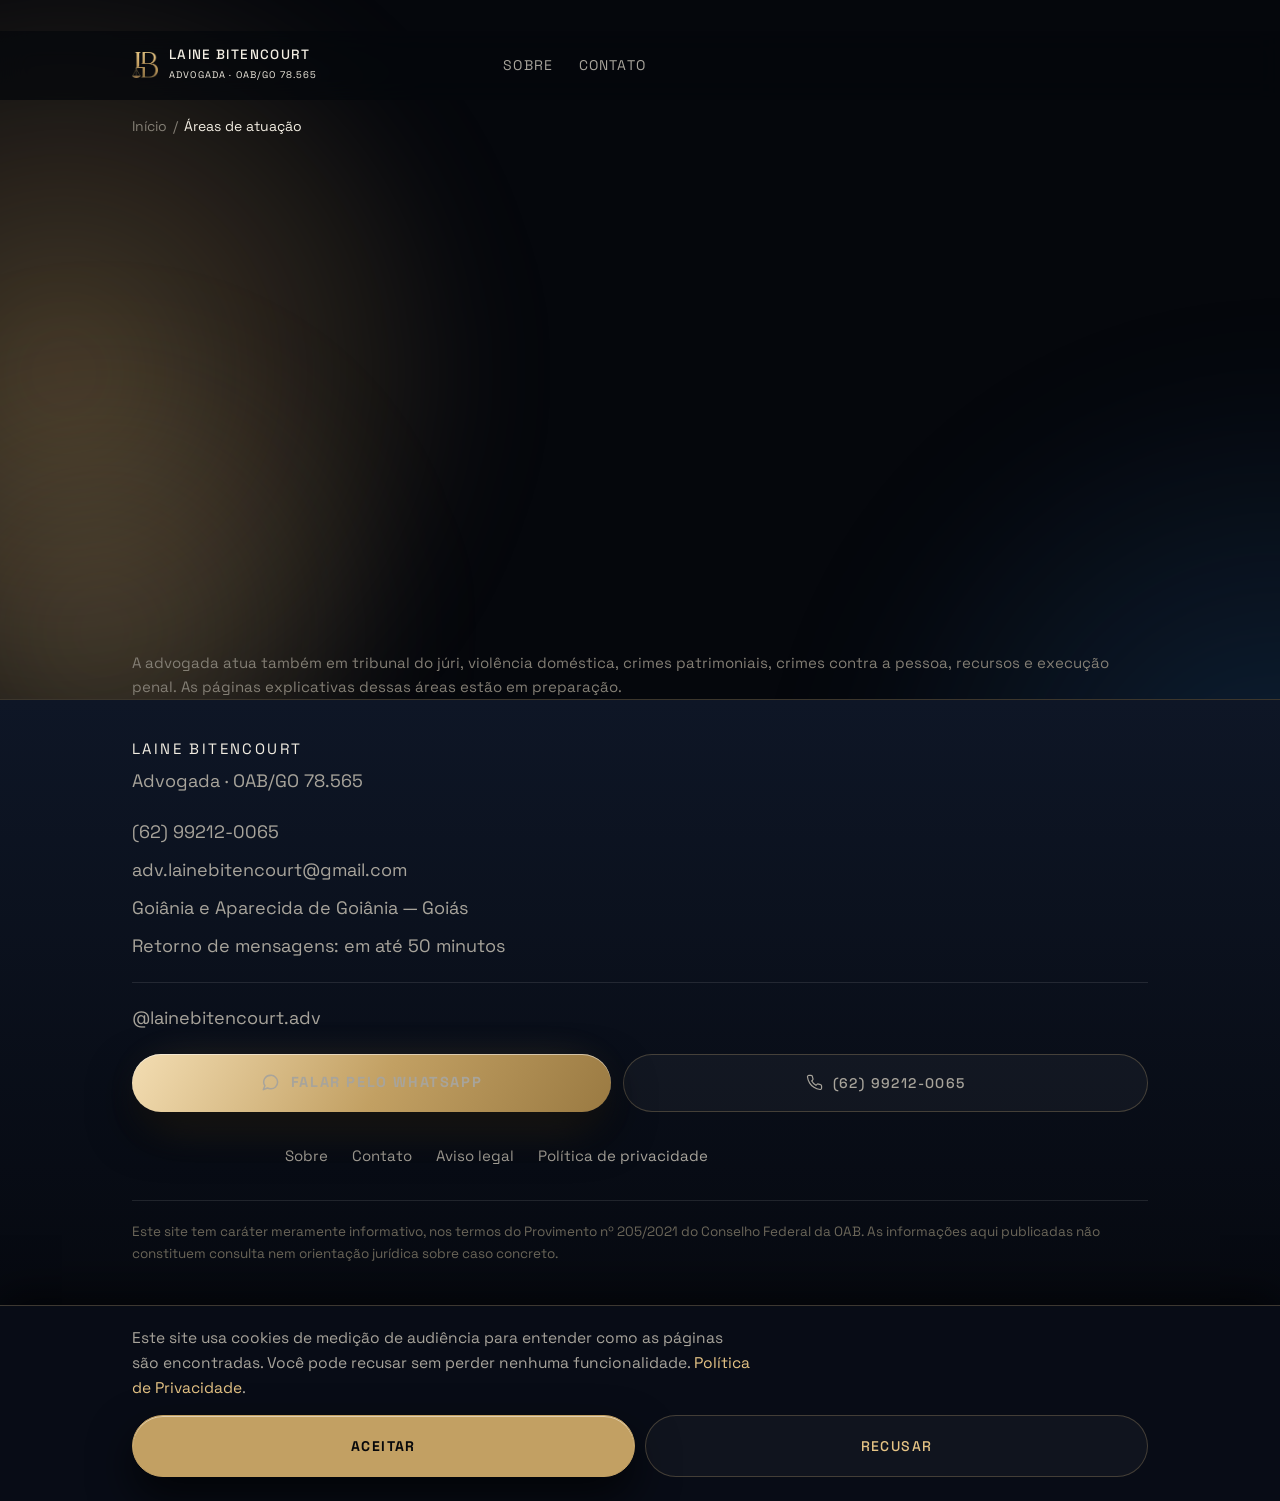
==== atuacao/index.html @ fc5a7517 "Corrige texto invisivel nos primeiros cartoes, e mais tres ajustes 1. TEXTO SUMINDO — o defeito seri" ====
<!doctype html>
<html lang="pt-BR">
<head>
<meta charset="utf-8">
<meta name="theme-color" content="#05070C">
<meta name="viewport" content="width=device-width, initial-scale=1">
<title>Áreas de atuação — Laine Bitencourt</title>
<meta name="description" content="Áreas de atuação em matéria penal: prisão em flagrante, audiência de custódia, inquérito policial, Tribunal do Júri, Lei de Drogas, violência doméstica, crimes patrimoniais e execução penal.">
<link rel="canonical" href="https://lainebitencourt.com.br/atuacao/">
<meta property="og:type" content="website">
<meta property="og:url" content="https://lainebitencourt.com.br/atuacao/">
<meta property="og:title" content="Áreas de atuação — Laine Bitencourt">
<meta property="og:description" content="Áreas de atuação em matéria penal, em todas as fases do processo.">
<meta property="og:image" content="https://lainebitencourt.com.br/assets/img/og-default.jpg">
<meta property="og:locale" content="pt_BR">
<link rel="icon" href="/assets/img/favicon.svg" type="image/svg+xml">
<link rel="preload" href="/assets/fonts/space-grotesk-500.woff2" as="font" type="font/woff2" crossorigin>
<link rel="preload" href="/assets/fonts/space-grotesk-400.woff2" as="font" type="font/woff2" crossorigin>
<link rel="stylesheet" href="/assets/css/site.css">
<script>document.documentElement.classList.add('js');</script>
<script src="/assets/js/consent.js"></script>
</head>
<body>
<div class="field" aria-hidden="true"><span class="a1"></span><span class="a2"></span><span class="a3"></span></div>

<a class="skip" href="#main">Ir para o conteúdo</a>
<header class="hd">
  <div class="wrap hd__in">
    <a class="brand" href="/" style="flex-direction:row;align-items:center;gap:11px;"><picture><source srcset="/assets/img/lb-monograma.avif" type="image/avif"><source srcset="/assets/img/lb-monograma.webp" type="image/webp"><img src="/assets/img/lb-monograma.png" alt="" width="30" height="31" decoding="async" style="display:block;flex-shrink:0;"></picture><span style="display:flex;flex-direction:column;gap:1px;"><span class="brand__n">Laine Bitencourt</span><span class="brand__o">Advogada · OAB/GO 78.565</span></span></a>
    <button class="navbtn" type="button" aria-expanded="false" aria-controls="nav"><span></span><span></span><span></span><span class="sr-only">Abrir menu</span></button>
    <nav class="nav" id="nav" aria-label="Principal"><ul><li><a data-reveal href="/atuacao/" aria-current="page">Áreas de atuação</a></li><li><a href="/sobre/">Sobre</a></li><li><a href="/contato/">Contato</a></li></ul></nav>
  </div>
</header>
<main id="main">
  <nav class="wrap" aria-label="Trilha" style="padding-top:14px;">
    <ol style="display:flex;gap:6px;list-style:none;margin:0;padding:0;font-size:14px;color:var(--ink-3);"><li><a href="/" style="color:var(--ink-3);">Início</a></li><li aria-hidden="true">/</li><li aria-current="page" style="color:var(--ink);">Áreas de atuação</li></ol>
  </nav>
  <div class="wrap stack" style="gap:14px;padding-top:20px;">
    <h1 data-reveal>Áreas de atuação</h1>
    <p class="lede prose" data-reveal>Matéria penal, em todas as fases do processo — do atendimento na delegacia à execução da pena. Cada página explica o que acontece naquela fase e o que a defesa faz nela.</p>
  </div>
  <section class="wrap" style="padding-top:24px;">
    <div class="rows">
      <a data-reveal href="/atuacao/prisao-em-flagrante/">Prisão em flagrante<svg width="16" height="16" viewBox="0 0 24 24" fill="none" stroke="var(--icon)" stroke-width="2" stroke-linecap="round" stroke-linejoin="round" aria-hidden="true"><path d="M9 6l6 6-6 6"/></svg></a>
      <a data-reveal href="/atuacao/audiencia-de-custodia/">Audiência de custódia<svg width="16" height="16" viewBox="0 0 24 24" fill="none" stroke="var(--icon)" stroke-width="2" stroke-linecap="round" stroke-linejoin="round" aria-hidden="true"><path d="M9 6l6 6-6 6"/></svg></a>
      <a data-reveal href="/atuacao/inquerito-policial/">Inquérito policial e depoimento<svg width="16" height="16" viewBox="0 0 24 24" fill="none" stroke="var(--icon)" stroke-width="2" stroke-linecap="round" stroke-linejoin="round" aria-hidden="true"><path d="M9 6l6 6-6 6"/></svg></a>
      <a data-reveal href="/atuacao/lei-de-drogas/">Lei de Drogas<svg width="16" height="16" viewBox="0 0 24 24" fill="none" stroke="var(--icon)" stroke-width="2" stroke-linecap="round" stroke-linejoin="round" aria-hidden="true"><path d="M9 6l6 6-6 6"/></svg></a>
    </div>
    <p class="small" style="margin-top:14px;">A advogada atua também em tribunal do júri,
    violência doméstica, crimes patrimoniais, crimes contra a pessoa, recursos
    e execução penal. As páginas explicativas dessas áreas estão em preparação.</p>
  </section>
</main>
<footer class="ft lazy">
  <div class="wrap ft__in">
    <div class="stack" style="gap:4px;"><p class="ft__n">Laine Bitencourt</p><p>Advogada · OAB/GO 78.565</p></div>
    <div class="stack" style="gap:7px;">
      <p><a href="tel:+5562992120065" data-contato="telefone" data-local="rodape">(62) 99212-0065</a></p>
      <p><a href="mailto:adv.lainebitencourt@gmail.com" data-contato="email" data-local="rodape">adv.lainebitencourt@gmail.com</a></p>
      <p>Goiânia e Aparecida de Goiânia — Goiás</p>
      <p>Retorno de mensagens: em até 50 minutos</p>
    </div>
    <div class="ft__rule"></div>
    <p><a href="https://www.instagram.com/lainebitencourt.adv/" rel="me noopener" target="_blank">@lainebitencourt.adv</a></p>
        <div class="ft__cta">
      <span class="cta"><a class="cta__b" href="https://wa.me/5562992120065?text=Ol%C3%A1%2C%20preciso%20de%20um%20atendimento" data-contato="whatsapp" data-local="rodape"><svg width="19" height="19" viewBox="0 0 24 24" fill="none" stroke="currentColor" stroke-width="1.9" stroke-linecap="round" stroke-linejoin="round" aria-hidden="true"><path d="M21 11.5a8.4 8.4 0 0 1-9 8.4 8.9 8.9 0 0 1-3.9-.9L3 21l1.9-4.9A8.4 8.4 0 0 1 12 3a8.4 8.4 0 0 1 9 8.5Z"/></svg> Falar pelo WhatsApp</a></span>
      <a class="btn-ghost" href="tel:+5562992120065" data-contato="telefone" data-local="rodape"><svg width="17" height="17" viewBox="0 0 24 24" fill="none" stroke="currentColor" stroke-width="1.7" stroke-linecap="round" stroke-linejoin="round" aria-hidden="true"><path d="M22 16.9v3a2 2 0 0 1-2.2 2 19.8 19.8 0 0 1-8.6-3.1 19.5 19.5 0 0 1-6-6A19.8 19.8 0 0 1 2.1 4.2 2 2 0 0 1 4.1 2h3a2 2 0 0 1 2 1.7 12.8 12.8 0 0 0 .7 2.7 2 2 0 0 1-.5 2.1L8.1 9.9a16 16 0 0 0 6 6l1.4-1.2a2 2 0 0 1 2.1-.5c.9.3 1.8.6 2.7.7a2 2 0 0 1 1.7 2Z"/></svg> (62) 99212-0065</a>
    </div>
    <nav class="ft__nav" aria-label="Rodapé"><a data-reveal href="/atuacao/">Áreas de atuação</a><a href="/sobre/">Sobre</a><a href="/contato/">Contato</a><a href="/aviso-legal/">Aviso legal</a><a href="/politica-de-privacidade/">Política de privacidade</a></nav>
    <div class="ft__rule"></div>
    <p class="ft__legal">Este site tem caráter meramente informativo, nos termos do Provimento nº 205/2021 do Conselho Federal da OAB. As informações aqui publicadas não constituem consulta nem orientação jurídica sobre caso concreto.</p>
  </div>
</footer>
<nav class="bar" aria-label="Contato rápido">
  <a class="w" href="https://wa.me/5562992120065?text=Ol%C3%A1%2C%20preciso%20de%20um%20atendimento" data-contato="whatsapp" data-local="barra_fixa_mobile">WhatsApp</a>
  <a class="t" href="tel:+5562992120065" data-contato="telefone" data-local="barra_fixa_mobile">Ligar</a>
</nav>
<script src="/assets/js/site.js" defer></script>
</body>
</html>
---- assets/css/site.css ----
/* =========================================================================
   Laine Bitencourt — advocacia criminal · v3 "Aurum"
   Direção B (campo escuro + aurora dourada + painéis de vidro)
   CTA da direção D (pílula dourada com halo respirando)
   Transições em fusão de 190px.

   MOBILE FIRST, DE VERDADE. A base é 360px. Não existe nenhuma media query
   `max-width` neste arquivo — só `min-width`, e cada uma só ACRESCENTA.
   99% do tráfego chega pelo telefone, quase sempre em dados móveis.
   ========================================================================= */

/* ---------- Fontes: auto-hospedadas, subconjunto latino, 85 KB ---------- */
@font-face{font-family:'Space Grotesk';src:url('../fonts/space-grotesk-400.woff2') format('woff2');font-weight:400;font-style:normal;font-display:swap;}
@font-face{font-family:'Space Grotesk';src:url('../fonts/space-grotesk-500.woff2') format('woff2');font-weight:500;font-style:normal;font-display:swap;}
@font-face{font-family:'Space Grotesk';src:url('../fonts/space-grotesk-700.woff2') format('woff2');font-weight:700;font-style:normal;font-display:swap;}
@font-face{font-family:'Cormorant Garamond';src:url('../fonts/cormorant-500.woff2') format('woff2');font-weight:500;font-style:normal;font-display:swap;}
@font-face{font-family:'Cormorant Garamond';src:url('../fonts/cormorant-300-italic.woff2') format('woff2');font-weight:300;font-style:italic;font-display:swap;}

:root{
  /* Campo escuro em três degraus. As seções nunca se encostam: elas se
     dissolvem uma na outra por 190px (ver .fuse). */
  --z0:#05070C; --z1:#080C16; --z2:#0B1120; --z3:#0E1626;

  /* Identidade real (cartões, 27/08/2026) */
  --navy:#000F28; --gold:#C2A063; --gold-lt:#E6C485; --gold-dp:#8A6E3F; --gold-pale:#F3DDB2;
  --steel:34,86,140;

  --tx:#F2EDE2; --tx-2:#A8A49B; --tx-3:#837E74; --tx-4:#6B6659;
  --hair:rgba(255,255,255,.10); --hair-gold:rgba(230,196,133,.24);

  --pane:linear-gradient(150deg,rgba(255,255,255,.085),rgba(255,255,255,.022));
  --pane-hi:inset 0 1px 0 rgba(255,255,255,.16);

  --urgent:#E08A4C; --urgent-bg:rgba(224,138,76,.10); --urgent-line:rgba(224,138,76,.30);

  --sans:'Space Grotesk','Segoe UI',system-ui,-apple-system,sans-serif;
  --serif:'Cormorant Garamond',Georgia,'Times New Roman',serif;

  --e:cubic-bezier(.22,1,.36,1); --e-io:cubic-bezier(.65,0,.35,1);
  --t1:150ms; --t2:280ms; --t3:560ms;

  --pad:20px; --wrap:100%; --r:16px; --r-pill:44px;
  --tap:56px;                     /* piso de área de toque */
  --bar:66px;                     /* altura da barra fixa */
}

*,*::before,*::after{box-sizing:border-box;}
html{-webkit-text-size-adjust:100%;scroll-behavior:smooth;}

body{
  margin:0;background:var(--z0);color:var(--tx-2);
  font-family:var(--sans);font-size:17px;line-height:1.72;font-weight:400;
  -webkit-font-smoothing:antialiased;
  overflow-x:hidden;
  padding-bottom:calc(var(--bar) + env(safe-area-inset-bottom));
}

h1,h2,h3{margin:0;color:var(--tx);font-weight:500;letter-spacing:-.035em;line-height:1.08;text-wrap:balance;}
h1{font-size:clamp(34px,9.4vw,44px);}
h2{font-size:clamp(27px,7.4vw,34px);}
h3{font-size:21px;line-height:1.16;letter-spacing:-.025em;}
em,.it{font-family:var(--serif);font-style:italic;font-weight:300;color:var(--gold-lt);letter-spacing:-.01em;}
p{margin:0;text-wrap:pretty;}
ul{margin:0;padding:0;list-style:none;}
img{max-width:100%;height:auto;display:block;}
strong{font-weight:500;color:var(--tx);}
a{color:var(--gold-lt);text-decoration:none;transition:color var(--t1);}
a:active{color:var(--gold-pale);}
:focus-visible{outline:2px solid var(--gold-lt);outline-offset:3px;border-radius:4px;}

.wrap{width:100%;max-width:var(--wrap);margin:0 auto;padding-inline:var(--pad);}
.stack{display:flex;flex-direction:column;}
.prose{max-width:34ch;}
.sr-only{position:absolute;width:1px;height:1px;padding:0;margin:-1px;overflow:hidden;clip:rect(0 0 0 0);white-space:nowrap;border:0;}
.skip{position:absolute;left:-9999px;}
.skip:focus{left:var(--pad);top:10px;z-index:100;background:var(--gold);color:#08090C;padding:14px 18px;border-radius:8px;}

.ph{color:var(--gold-lt);border-bottom:1px dashed rgba(230,196,133,.5);padding-bottom:1px;}
.verify{display:inline-block;color:var(--urgent);border:1px dashed var(--urgent-line);background:var(--urgent-bg);border-radius:6px;padding:4px 9px;font-size:13.5px;}

/* ---------- O CAMPO: aurora fixa atrás de tudo -------------------------
   Duas manchas no telefone, três a partir de 768px. O blur é ESTÁTICO —
   só o transform anima, então a camada é rasterizada uma vez e apenas
   deslocada pelo compositor. É o que mantém isso fluido num Android fraco.
------------------------------------------------------------------------ */
.field{position:fixed;inset:0;z-index:0;pointer-events:none;overflow:hidden;contain:strict;}
.field span{position:absolute;display:block;border-radius:50%;will-change:transform;}
.field .a1{top:-14vh;left:-34vw;width:78vw;height:78vw;background:radial-gradient(circle,rgba(201,160,99,.34),transparent 62%);filter:blur(46px);animation:a1 19s var(--e-io) infinite alternate;}
.field .a2{top:34vh;right:-40vw;width:80vw;height:80vw;background:radial-gradient(circle,rgba(var(--steel),.34),transparent 64%);filter:blur(52px);animation:a2 24s var(--e-io) infinite alternate;}
.field .a3{display:none;}
@keyframes a1{from{transform:translate3d(0,0,0) scale(1)}to{transform:translate3d(9vw,7vh,0) scale(1.2)}}
@keyframes a2{from{transform:translate3d(0,0,0) scale(1.08)}to{transform:translate3d(-8vw,-6vh,0) scale(.92)}}
body>*:not(.field){position:relative;z-index:1;}

/* ---------- Movimento ---------------------------------------------------
   Onde o navegador suporta animação ligada ao scroll, ela roda no
   compositor e não custa JS. Onde não, o site.js usa IntersectionObserver.
------------------------------------------------------------------------ */
[data-reveal]{opacity:0;transform:translate3d(0,34px,0);}
.js [data-reveal]{transition:opacity var(--t3) var(--e),transform var(--t3) var(--e);transition-delay:var(--d,0ms);}
[data-reveal].in{opacity:1;transform:none;}
html:not(.js) [data-reveal]{opacity:1;transform:none;}

@supports (animation-timeline:view()){
  /* profundidades diferentes: o que está "mais longe" se move menos */
  [data-depth]{opacity:1;}
  [data-depth="1"]{animation:dep1 linear both;animation-timeline:view();animation-range:cover 0% cover 100%;}
  [data-depth="2"]{animation:dep2 linear both;animation-timeline:view();animation-range:cover 0% cover 100%;}
  [data-depth="3"]{animation:dep3 linear both;animation-timeline:view();animation-range:cover 0% cover 100%;}
  @keyframes dep1{from{transform:translate3d(0,26px,0)}to{transform:translate3d(0,-26px,0)}}
  @keyframes dep2{from{transform:translate3d(0,44px,0)}to{transform:translate3d(0,-44px,0)}}
  @keyframes dep3{from{transform:translate3d(0,68px,0)}to{transform:translate3d(0,-68px,0)}}
}

@media (prefers-reduced-motion:reduce){
  html{scroll-behavior:auto;}
  *,*::before,*::after{animation:none!important;transition:none!important;}
  [data-reveal]{opacity:1!important;transform:none!important;}
}

/* ---------- Fusão entre seções — a "transição proposta" ---------------- */
.fuse{height:190px;margin-bottom:-150px;pointer-events:none;position:relative;z-index:0;}
.fuse--01{background:linear-gradient(180deg,var(--z0) 0%,#060911 32%,#070B14 66%,var(--z1) 100%);}
.fuse--12{background:linear-gradient(180deg,var(--z1) 0%,#090E1A 32%,#0A101D 66%,var(--z2) 100%);}
.fuse--23{background:linear-gradient(180deg,var(--z2) 0%,#0C1322 32%,#0D1524 66%,var(--z3) 100%);}
.z1{background:var(--z1);} .z2{background:var(--z2);} .z3{background:var(--z3);}

/* ---------- Cabeçalho --------------------------------------------------- */
.hd{position:sticky;top:0;z-index:50;background:rgba(5,7,12,.72);border-bottom:1px solid transparent;transition:background var(--t2),border-color var(--t2);}
.hd.stuck{background:rgba(5,7,12,.94);border-bottom-color:var(--hair);}
@supports (backdrop-filter:blur(1px)){.hd{backdrop-filter:blur(14px) saturate(1.3);}}
.hd__in{display:flex;align-items:center;gap:12px;padding-block:12px;width:100%;}
.brand{display:flex;align-items:center;gap:10px;color:var(--tx);flex:0 1 auto;min-width:0;}
.brand img{width:26px;}
.brand__n{font-size:13.5px;letter-spacing:.1em;white-space:nowrap;text-transform:uppercase;font-weight:500;line-height:1.2;}
.brand__o{font-size:9.5px;letter-spacing:.12em;white-space:nowrap;text-transform:uppercase;color:var(--gold);margin-top:3px;}
.navbtn{display:flex;flex-direction:column;justify-content:center;gap:5px;width:var(--tap);height:var(--tap);margin-left:auto;margin-right:-16px;flex-shrink:0;padding:16px;background:none;border:0;cursor:pointer;}
.navbtn span{display:block;height:1.5px;background:var(--tx);border-radius:2px;transition:transform var(--t2) var(--e),opacity var(--t1);}
.navbtn[aria-expanded="true"] span:nth-child(1){transform:translateY(6.5px) rotate(45deg);}
.navbtn[aria-expanded="true"] span:nth-child(2){opacity:0;}
.navbtn[aria-expanded="true"] span:nth-child(3){transform:translateY(-6.5px) rotate(-45deg);}
.nav{overflow:hidden;max-height:0;transition:max-height var(--t2) var(--e-io);}
.nav[data-open="true"]{max-height:60vh;}
.nav a{display:flex;align-items:center;min-height:var(--tap);font-size:18px;color:var(--tx);border-bottom:1px solid var(--hair);}
.nav a:last-child{border-bottom:0;}

/* ---------- Herói -------------------------------------------------------- */
.hero{position:relative;overflow:hidden;padding-block:clamp(40px,11vw,64px) clamp(52px,14vw,80px);}
.hero>*:not(.hero__img){position:relative;z-index:1;}

/* Retrato dissolvido no campo. Dá um rosto ao herói sem virar "foto de
   escritório": o recorte é fechado, e duas camadas de gradiente apagam a
   imagem exatamente onde o texto passa. No telefone ela ocupa a metade
   direita; o texto nunca cruza a parte legível dela. */
.hero__img{position:absolute;z-index:0;top:0;bottom:0;right:-14%;width:86%;pointer-events:none;}
.hero__img img,.hero__img picture{width:100%;height:100%;display:block;}
.hero__img img{object-fit:cover;object-position:52% 16%;filter:grayscale(.2) contrast(1.06) brightness(.66) saturate(.9);}
.hero__img::after{
  content:"";position:absolute;inset:0;
  background:
    linear-gradient(90deg,var(--z0) 4%,rgba(5,7,12,.92) 30%,rgba(5,7,12,.55) 62%,rgba(5,7,12,.42) 100%),
    linear-gradient(180deg,rgba(5,7,12,.62) 0%,rgba(5,7,12,.12) 34%,rgba(5,7,12,.82) 88%,var(--z0) 100%);
}
@media (min-width:768px){
  .hero__img{right:-4%;width:56%;}
  .hero__img::after{background:
    linear-gradient(90deg,var(--z0) 0%,rgba(5,7,12,.9) 26%,rgba(5,7,12,.28) 66%,rgba(5,7,12,.3) 100%),
    linear-gradient(180deg,rgba(5,7,12,.4) 0%,transparent 30%,rgba(5,7,12,.72) 92%,var(--z0) 100%);}
}
.chip{display:inline-flex;align-items:center;gap:9px;align-self:flex-start;padding:8px 15px 8px 12px;border-radius:30px;border:1px solid var(--hair-gold);background:rgba(230,196,133,.06);}
.chip__d{width:6px;height:6px;border-radius:50%;background:var(--gold-lt);box-shadow:0 0 10px var(--gold-lt);flex-shrink:0;}
.chip span:last-child{font-size:10.5px;letter-spacing:.18em;text-transform:uppercase;color:var(--gold-lt);}

/* ---------- CTA (direção D) ---------------------------------------------
   Pílula dourada, versalete espaçado, halo respirando por baixo. O halo é
   o que tira o botão do plano da página — não é sombra de caixa, é luz.
------------------------------------------------------------------------ */
.cta{position:relative;display:block;}
.cta::before{
  content:"";position:absolute;inset:14px 18px -12px 18px;border-radius:var(--r-pill);
  background:var(--gold);filter:blur(22px);opacity:.38;
  animation:halo 3.8s var(--e-io) infinite;will-change:transform,opacity;
}
@keyframes halo{0%,100%{opacity:.30;transform:scale(1)}50%{opacity:.72;transform:scale(1.16)}}
.cta__b{
  position:relative;display:flex;align-items:center;justify-content:center;gap:11px;
  min-height:62px;padding-inline:24px;border-radius:var(--r-pill);
  background:linear-gradient(120deg,var(--gold-pale),var(--gold) 52%,#9A7A42);
  color:#07080B;font-size:14.5px;font-weight:700;letter-spacing:.11em;text-transform:uppercase;
  box-shadow:0 20px 44px rgba(0,0,0,.72),inset 0 1px 0 rgba(255,255,255,.5);
  transition:transform var(--t2) var(--e),box-shadow var(--t2) var(--e);
}
.cta__b:active{transform:translateY(2px) scale(.99);box-shadow:0 8px 20px rgba(0,0,0,.7),inset 0 1px 0 rgba(255,255,255,.4);}
.btn-ghost{
  display:flex;align-items:center;justify-content:center;gap:10px;
  min-height:58px;padding-inline:22px;border-radius:var(--r-pill);
  border:1px solid var(--hair-gold);background:rgba(255,255,255,.035);
  color:var(--gold-lt);font-size:14px;font-weight:500;letter-spacing:.1em;text-transform:uppercase;
  transition:background var(--t1),border-color var(--t1),transform var(--t2) var(--e);
}
.btn-ghost:active{transform:translateY(1px);background:rgba(230,196,133,.1);}
.more{display:inline-flex;align-items:center;gap:9px;min-height:44px;font-size:12.5px;letter-spacing:.16em;text-transform:uppercase;color:var(--gold-lt);}
.more svg{transition:transform var(--t2) var(--e);}
.more:active svg{transform:translateX(4px);}

/* ---------- Painéis de vidro -------------------------------------------
   Sem backdrop-filter no telefone: sobre um campo já suave o ganho visual
   é quase nulo e o custo de composição é alto em aparelho fraco. Entra só
   a partir de 768px, onde há folga.
------------------------------------------------------------------------ */
.pane{
  position:relative;display:block;padding:24px 20px;border-radius:var(--r);
  background:var(--pane);border:1px solid var(--hair);
  box-shadow:0 24px 48px rgba(0,0,0,.5),var(--pane-hi);
  transition:transform var(--t2) var(--e),border-color var(--t1),box-shadow var(--t2) var(--e);
}
.pane:active{transform:scale(.988);border-color:var(--hair-gold);}
.pane__top{display:flex;align-items:flex-start;justify-content:space-between;gap:14px;}
.pane__n{font-size:11px;letter-spacing:.2em;text-transform:uppercase;color:var(--gold);padding-top:3px;}
.pane__go{flex-shrink:0;display:flex;align-items:center;justify-content:center;width:40px;height:40px;border-radius:50%;border:1px solid var(--hair-gold);color:var(--gold-lt);}
.pane p{margin-top:10px;font-size:15px;line-height:1.66;color:var(--tx-3);}

.eyebrow{display:flex;align-items:center;gap:12px;font-size:10.5px;letter-spacing:.24em;text-transform:uppercase;color:var(--tx-4);}
.eyebrow::after{content:"";flex:1;height:1px;background:linear-gradient(90deg,var(--hair-gold),transparent);}

/* ---------- Linha do tempo / passos ------------------------------------- */
.tl{position:relative;padding-left:30px;}
.tl::before{content:"";position:absolute;left:7px;top:6px;bottom:6px;width:1px;background:linear-gradient(180deg,var(--gold),rgba(201,160,99,.1));}
.tl__i{position:relative;padding-bottom:28px;}
.tl__d{position:absolute;left:-30px;top:4px;width:15px;height:15px;border-radius:50%;border:1px solid var(--gold);background:var(--z1);display:flex;align-items:center;justify-content:center;}
.tl__d::after{content:"";width:5px;height:5px;border-radius:50%;background:var(--gold-lt);}
.tl__k{font-size:10.5px;letter-spacing:.2em;text-transform:uppercase;color:var(--tx-4);}

/* ---------- Bloco de urgência ------------------------------------------- */
.alert{position:relative;border-radius:var(--r);padding:24px 20px;background:linear-gradient(155deg,rgba(224,138,76,.12),rgba(224,138,76,.04));border:1px solid var(--urgent-line);box-shadow:0 20px 44px rgba(0,0,0,.45);}
.alert__k{display:inline-flex;align-items:center;gap:10px;font-size:10.5px;letter-spacing:.2em;text-transform:uppercase;color:var(--urgent);}
.pulse{position:relative;display:inline-flex;}
.pulse::before{content:"";position:absolute;inset:-5px;border-radius:50%;background:var(--urgent);opacity:.22;animation:pulse 2.8s var(--e-io) infinite;}
@keyframes pulse{0%{transform:scale(.7);opacity:.3}70%{transform:scale(1.5);opacity:0}100%{opacity:0}}

/* ---------- Formulário --------------------------------------------------- */
.f{display:flex;flex-direction:column;gap:18px;}
.f__g{display:flex;flex-direction:column;gap:8px;}
.f label{font-size:14px;letter-spacing:.06em;color:var(--tx);}
.f input,.f textarea{
  font-family:inherit;font-size:17px;color:var(--tx);
  min-height:var(--tap);padding:15px 16px;border-radius:12px;
  background:rgba(255,255,255,.045);border:1px solid var(--hair);width:100%;
  transition:border-color var(--t1),background var(--t1);
}
.f textarea{min-height:132px;resize:vertical;line-height:1.6;}
.f input::placeholder,.f textarea::placeholder{color:var(--tx-4);}
.f input:focus,.f textarea:focus{outline:none;border-color:var(--gold);background:rgba(255,255,255,.07);}
.f input[aria-invalid="true"],.f textarea[aria-invalid="true"]{border-color:var(--urgent);}
.f__err{font-size:15px;color:var(--urgent);}
.f__check{display:flex;gap:12px;align-items:flex-start;}
.f__check input{width:26px;height:26px;min-height:26px;flex-shrink:0;margin-top:3px;accent-color:var(--gold);}
.f__check label{font-size:15px;line-height:1.55;color:var(--tx-2);letter-spacing:0;}

/* ---------- Rodapé -------------------------------------------------------- */
.ft{border-top:1px solid var(--hair-gold);background:linear-gradient(180deg,var(--z3),#060910);}
.ft__in{display:flex;flex-direction:column;gap:20px;padding-block:36px 40px;}
.ft__n{font-size:15px;letter-spacing:.16em;text-transform:uppercase;color:var(--tx);}
.ft a{color:var(--tx-2);}
.ft__nav{display:flex;flex-direction:column;}
.ft__nav a{display:flex;align-items:center;min-height:48px;font-size:16px;border-bottom:1px solid rgba(255,255,255,.055);}
.ft__nav a:last-child{border-bottom:0;}
.ft__rule{height:1px;background:var(--hair);}
.ft__legal{font-size:13.5px;line-height:1.65;color:var(--tx-4);}

/* ---------- Barra fixa ---------------------------------------------------
   Fica na zona do polegar. Recolhe quando o bloco de contato da página
   entra na tela — dois CTAs iguais na mesma tela não ajudam ninguém.
------------------------------------------------------------------------ */
.bar{
  position:fixed;left:0;right:0;bottom:0;z-index:45;display:flex;
  background:rgba(6,9,16,.9);border-top:1px solid var(--hair-gold);
  padding-bottom:env(safe-area-inset-bottom);
  transform:translateY(0);transition:transform var(--t2) var(--e);
}
@supports (backdrop-filter:blur(1px)){.bar{backdrop-filter:blur(16px);}}
.bar.tuck{transform:translateY(115%);}
.bar a{flex:1;display:flex;align-items:center;justify-content:center;gap:9px;min-height:var(--bar);font-size:13.5px;font-weight:500;letter-spacing:.1em;text-transform:uppercase;}
.bar .w{background:linear-gradient(120deg,var(--gold-pale),var(--gold) 55%,#9A7A42);color:#07080B;font-weight:700;}
.bar .t{color:var(--gold-lt);border-left:1px solid var(--hair-gold);}
.bar a:active{filter:brightness(.93);}

/* ---------- Consentimento ------------------------------------------------ */
.cc{position:fixed;left:0;right:0;bottom:0;z-index:60;background:#080C16;border-top:1px solid var(--hair-gold);box-shadow:0 -10px 40px rgba(0,0,0,.6);}
.cc[hidden]{display:none;}
.cc__in{display:flex;flex-direction:column;gap:14px;padding-block:20px 24px;}
/* Aceitar e Recusar com o MESMO peso. O Guia da ANPD veda dark patterns. */
.cc__btns{display:flex;gap:10px;}
.cc__btns>*{flex:1;min-height:52px;display:flex;align-items:center;justify-content:center;border-radius:var(--r-pill);font-size:13px;letter-spacing:.1em;text-transform:uppercase;font-weight:500;cursor:pointer;border:1px solid var(--hair-gold);background:transparent;color:var(--gold-lt);font-family:inherit;}
.cc__btns>[data-cc="sim"]{background:var(--gold);color:#07080B;border-color:var(--gold);font-weight:700;}

/* ---------- Seções abaixo da dobra: só pinta quando chega perto --------- */
/* .lazy existia com content-visibility:auto. Removido em 27/08/2026: junto
   com animation-timeline:view() ele deixava os primeiros cartões presos em
   opacity:0 — o texto simplesmente não aparecia. A classe fica como no-op
   para não quebrar as 11 páginas que a referenciam. */
.lazy{}

/* =========================================================================
   ENHANCEMENTS — a partir daqui, só se acrescenta.
   ========================================================================= */
@media (min-width:480px){
  :root{--pad:28px;}
  .prose{max-width:42ch;}
}

@media (min-width:768px){
  :root{--wrap:720px;--pad:32px;}
  body{font-size:18px;padding-bottom:0;}
  h1{font-size:clamp(44px,6vw,54px);}
  .field .a3{display:block;bottom:-10vh;left:-20vw;width:56vw;height:56vw;background:radial-gradient(circle,rgba(230,196,133,.2),transparent 62%);filter:blur(56px);animation:a1 27s var(--e-io) infinite alternate-reverse;}
  @supports (backdrop-filter:blur(1px)){.pane{backdrop-filter:blur(18px);}}
  .pane{padding:28px 24px;}
  .pane:hover{transform:translateY(-6px);border-color:var(--hair-gold);box-shadow:0 36px 68px rgba(0,0,0,.6),0 0 0 1px rgba(230,196,133,.22),var(--pane-hi);}
  .bar{display:none;}
  .navbtn{display:none;}
  .nav{max-height:none;overflow:visible;}
  .nav ul{display:flex;align-items:center;gap:26px;}
  .nav a{min-height:44px;border:0;font-size:14px;letter-spacing:.08em;text-transform:uppercase;color:var(--tx-2);}
  .nav a:hover{color:var(--gold-lt);}
  .ft__nav{flex-direction:row;flex-wrap:wrap;gap:0 24px;}
  .ft__nav a{border:0;font-size:15px;}
  .grid{display:grid;grid-template-columns:repeat(2,minmax(0,1fr));gap:18px;}
}

@media (min-width:1024px){
  :root{--wrap:1080px;}
  h1{font-size:clamp(54px,4.6vw,64px);}
  .hero{padding-block:88px 104px;}
  .grid{grid-template-columns:repeat(3,minmax(0,1fr));gap:22px;}
  .split{display:grid;grid-template-columns:1.1fr .9fr;gap:56px;align-items:center;}
  .more:hover svg{transform:translateX(5px);}
}


/* ---- Tokens antigos remapeados -----------------------------------------
   As páginas escritas antes desta direção trazem `var(--ink)`,
   `var(--surface)` etc. em style inline. Esses tokens não existem mais no
   v3, e um var() indefinido não cai para um padrão — o navegador
   simplesmente descarta a declaração. Em vez de caçar centenas de atributos
   inline, os nomes antigos passam a apontar para os valores escuros
   corretos. Somem quando a última página for reescrita.
------------------------------------------------------------------------ */
:root{
  --ink:var(--tx); --ink-2:var(--tx-2); --ink-3:var(--tx-3); --icon:var(--tx-4);
  --surface:transparent; --paper:var(--z1); --paper-2:var(--z0); --empty:rgba(255,255,255,.05);
  --line:var(--hair); --line-soft:rgba(255,255,255,.06); --field-line:var(--hair);
  --accent:var(--gold); --accent-lift:var(--gold-lt); --accent-deep:var(--z0);
  --accent-soft:rgba(230,196,133,.08); --accent-line:var(--hair-gold);
  --on-deep:var(--tx-2); --on-deep-mute:var(--tx-4); --deep-line:var(--hair);
  --gold-dp:#C2A063;                 /* no escuro o ouro "escuro" precisa clarear */
  --clay:rgba(224,138,76,.1); --clay-line:var(--urgent-line); --clay-ink:var(--urgent);
  --radius:var(--r);
}
/* seções antigas que pintavam fundo claro */
[style*="var(--surface)"]{background:transparent!important;}

/* =========================================================================
   CAMADA DE COMPATIBILIDADE
   As páginas escritas antes desta direção usam outro vocabulário de
   classes. Em vez de reescrever as onze de uma vez e arriscar quebrar
   alguma, as classes antigas são remapeadas para o sistema escuro. À
   medida que cada página for reescrita no vocabulário novo, o bloco
   correspondente aqui pode sair.
   ========================================================================= */
.sec{padding-block:clamp(44px,12vw,72px) 0;}
.lede{font-size:clamp(18px,4.8vw,20px);line-height:1.6;color:var(--tx-2);}
.small{font-size:15px;line-height:1.62;color:var(--tx-3);}
.muted{color:var(--tx-3);}

.card{position:relative;display:block;padding:24px 20px;border-radius:var(--r);background:var(--pane);border:1px solid var(--hair);box-shadow:0 24px 48px rgba(0,0,0,.5),var(--pane-hi);transition:transform var(--t2) var(--e),border-color var(--t1),box-shadow var(--t2) var(--e);}
a.card:active{transform:scale(.988);border-color:var(--hair-gold);}
.card p,.card .small{color:var(--tx-3);}

.soft{border-radius:var(--r);padding:26px 20px;background:linear-gradient(150deg,rgba(230,196,133,.10),rgba(230,196,133,.03));border:1px solid var(--hair-gold);box-shadow:0 24px 48px rgba(0,0,0,.45);}
.soft h2,.soft h3{color:var(--tx);} .soft p{color:var(--tx-2);}

.band{position:relative;border-radius:var(--r);padding:24px 20px;background:linear-gradient(155deg,rgba(224,138,76,.12),rgba(224,138,76,.04));border:1px solid var(--urgent-line);box-shadow:0 20px 44px rgba(0,0,0,.45);}
.band__k{display:inline-flex;align-items:center;gap:10px;font-size:10.5px;letter-spacing:.2em;text-transform:uppercase;color:var(--urgent);}
.band p{color:var(--tx-2);}

.rows{display:flex;flex-direction:column;}
.rows a{position:relative;display:flex;align-items:center;justify-content:space-between;gap:14px;min-height:var(--tap);padding:16px 4px;border-bottom:1px solid var(--hair);font-size:17px;color:var(--tx);transition:padding-left var(--t2) var(--e),color var(--t1);}
.rows a::before{content:"";position:absolute;left:0;top:50%;width:2px;height:0;background:var(--gold);border-radius:2px;transform:translateY(-50%);transition:height var(--t2) var(--e);}
.rows a:active,.rows a:hover{padding-left:14px;color:var(--gold-lt);}
.rows a:active::before,.rows a:hover::before{height:24px;}
.rows svg{flex-shrink:0;stroke:var(--tx-4);}

.step{display:flex;gap:16px;}
.step__n{flex-shrink:0;display:flex;flex-direction:column;align-items:center;gap:6px;}
.step__b{width:32px;height:32px;border-radius:50%;display:flex;align-items:center;justify-content:center;font-size:14px;font-weight:500;background:linear-gradient(150deg,var(--gold-pale),var(--gold));color:#07080B;border:0;}
.step__l{width:1px;flex-grow:1;background:linear-gradient(180deg,var(--gold),rgba(201,160,99,.1));}
.step__c{display:flex;flex-direction:column;gap:8px;padding-bottom:28px;}
.step__c p{color:var(--tx-3);}
.bullet{display:flex;gap:11px;color:var(--tx-3);}
.bullet::before{content:"";flex-shrink:0;width:5px;height:5px;border-radius:50%;background:var(--gold);margin-top:11px;}

.faq details{border-top:1px solid var(--hair);}
.faq details:last-of-type{border-bottom:1px solid var(--hair);}
.faq summary{display:flex;align-items:center;justify-content:space-between;gap:14px;min-height:62px;padding-block:18px;font-size:17px;color:var(--tx);cursor:pointer;list-style:none;}
.faq summary::-webkit-details-marker{display:none;}
.faq .ic{flex-shrink:0;position:relative;width:24px;height:24px;border-radius:50%;border:1px solid var(--hair-gold);transition:transform var(--t2) var(--e),background var(--t1);}
.faq .ic::before,.faq .ic::after{content:"";position:absolute;left:50%;top:50%;background:var(--gold-lt);border-radius:2px;transform:translate(-50%,-50%);}
.faq .ic::before{width:9px;height:1.5px;} .faq .ic::after{width:1.5px;height:9px;}
.faq details[open] .ic{transform:rotate(180deg);background:rgba(230,196,133,.14);}
.faq details[open] .ic::after{opacity:0;}
.faq .a{padding-bottom:20px;color:var(--tx-3);}

.ico{display:inline-flex;align-items:center;justify-content:center;flex-shrink:0;width:52px;height:52px;border-radius:50%;border:1px solid var(--hair-gold);color:var(--gold-lt);background:rgba(230,196,133,.05);transition:background var(--t1),transform var(--t2) var(--e);}
a:active .ico{background:rgba(230,196,133,.14);transform:scale(1.04);}

/* Botões antigos mapeados no sistema novo */
.btn{display:flex;align-items:center;justify-content:center;gap:10px;min-height:58px;padding-inline:22px;border-radius:var(--r-pill);font-family:inherit;font-size:14px;font-weight:500;letter-spacing:.1em;text-transform:uppercase;border:1px solid transparent;cursor:pointer;transition:transform var(--t2) var(--e),box-shadow var(--t2) var(--e),background var(--t1);}
.btn--p{background:linear-gradient(120deg,var(--gold-pale),var(--gold) 52%,#9A7A42);color:#07080B;font-weight:700;min-height:62px;box-shadow:0 20px 44px rgba(0,0,0,.7),inset 0 1px 0 rgba(255,255,255,.5);}
.btn--p:active{transform:translateY(2px) scale(.99);}
.btn--s,.btn--w{border-color:var(--hair-gold);background:rgba(255,255,255,.035);color:var(--gold-lt);}
.btn--s:active,.btn--w:active{transform:translateY(1px);background:rgba(230,196,133,.1);}
.btn--u{background:linear-gradient(120deg,#F0B27E,var(--urgent) 55%,#B4632F);color:#07080B;font-weight:700;min-height:62px;box-shadow:0 20px 44px rgba(0,0,0,.66),inset 0 1px 0 rgba(255,255,255,.4);}

.grid-3,.grid-2{display:flex;flex-direction:column;gap:14px;}
.f__err[hidden]{display:none;}
.hd__in .brand span{color:inherit;}

@media (min-width:768px){
  .grid-3{display:grid;grid-template-columns:repeat(3,minmax(0,1fr));gap:20px;}
  .grid-2{display:grid;grid-template-columns:repeat(2,minmax(0,1fr));gap:36px;}
  .split{display:grid;grid-template-columns:1.1fr .9fr;gap:48px;align-items:start;}
  a.card:hover{transform:translateY(-6px);border-color:var(--hair-gold);box-shadow:0 36px 68px rgba(0,0,0,.6),0 0 0 1px rgba(230,196,133,.2),var(--pane-hi);}
}

/* ---- CTAs do rodapé ----------------------------------------------------
   Mesma linguagem do herói: pílula, halo por baixo, resposta ao toque.
   Quem chega ao fim da página rolando é quem mais precisa do botão.
------------------------------------------------------------------------ */
.ft__cta{display:flex;flex-direction:column;gap:12px;}
.ft__cta .cta{position:relative;display:block;}
.ft__cta .cta::before{content:"";position:absolute;inset:12px 16px -10px 16px;border-radius:var(--r-pill);background:var(--gold);filter:blur(20px);opacity:.30;animation:halo 3.8s var(--e-io) infinite;}
.ft__cta .cta__b{min-height:58px;}
.ft__cta .btn-ghost{border-color:var(--hair-gold);background:rgba(255,255,255,.04);}
@media (min-width:768px){ .ft__cta{flex-direction:row;} .ft__cta>*{flex:1;} }
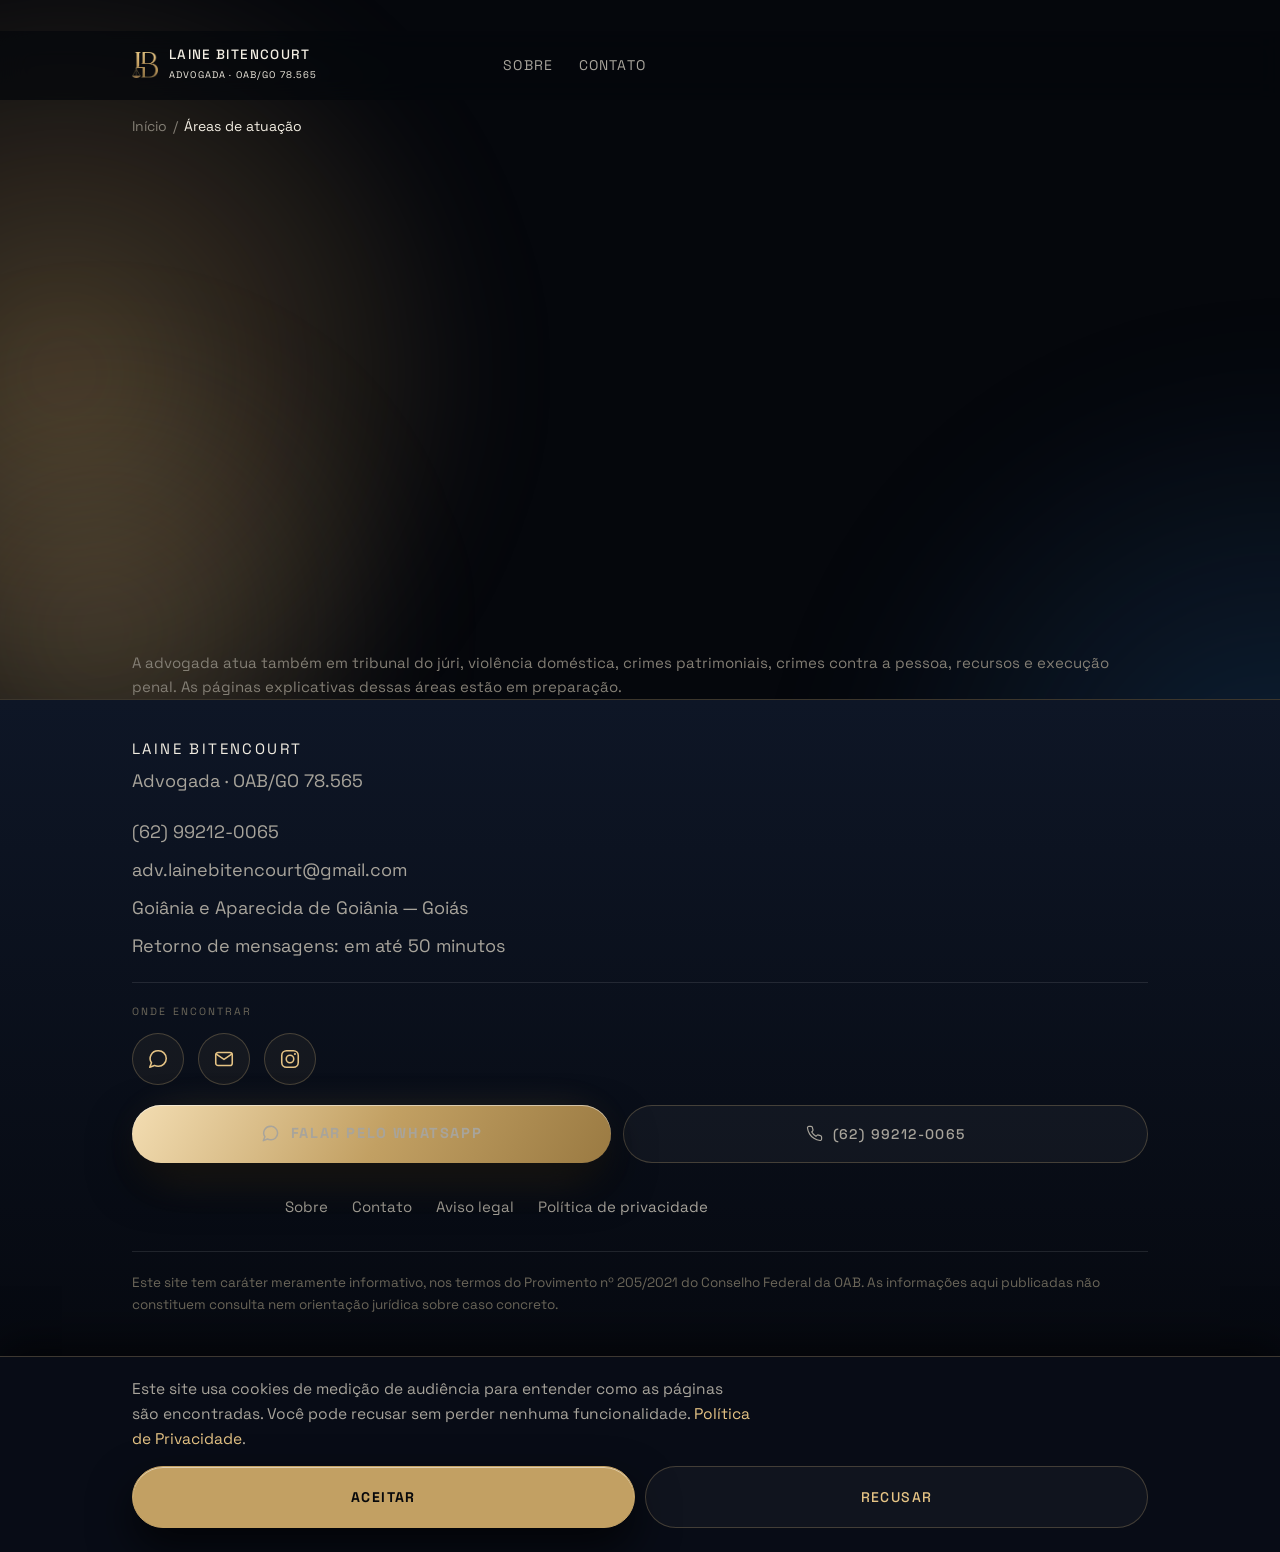
==== commit 51162bef: "Redes sociais como icones no rodape, em vez de link de texto perdido Nada tinha sido removido: o Ins" ====
--- a/atuacao/index.html
+++ b/atuacao/index.html
@@ -61,7 +61,20 @@
       <p>Retorno de mensagens: em até 50 minutos</p>
     </div>
     <div class="ft__rule"></div>
-    <p><a href="https://www.instagram.com/lainebitencourt.adv/" rel="me noopener" target="_blank">@lainebitencourt.adv</a></p>
+    <div class="stack" style="gap:12px;">
+      <span class="social__h">Onde encontrar</span>
+      <div class="social">
+        <a href="https://wa.me/5562992120065?text=Ol%C3%A1%2C%20preciso%20de%20um%20atendimento" data-contato="whatsapp" data-local="rodape" aria-label="WhatsApp (62) 99212-0065">
+          <svg width="22" height="22" viewBox="0 0 24 24" fill="none" stroke="currentColor" stroke-width="1.7" stroke-linecap="round" stroke-linejoin="round" aria-hidden="true"><path d="M21 11.5a8.4 8.4 0 0 1-9 8.4 8.9 8.9 0 0 1-3.9-.9L3 21l1.9-4.9A8.4 8.4 0 0 1 12 3a8.4 8.4 0 0 1 9 8.5Z"/></svg>
+        </a>
+        <a href="mailto:adv.lainebitencourt@gmail.com" data-contato="email" data-local="rodape" aria-label="E-mail adv.lainebitencourt@gmail.com">
+          <svg width="22" height="22" viewBox="0 0 24 24" fill="none" stroke="currentColor" stroke-width="1.7" stroke-linecap="round" stroke-linejoin="round" aria-hidden="true"><rect x="3" y="5" width="18" height="14" rx="2.5"/><path d="M3.6 6.6l8.4 5.9 8.4-5.9"/></svg>
+        </a>
+        <a href="https://www.instagram.com/lainebitencourt.adv/" rel="me noopener" target="_blank" aria-label="Instagram @lainebitencourt.adv">
+          <svg width="22" height="22" viewBox="0 0 24 24" fill="none" stroke="currentColor" stroke-width="1.7" stroke-linecap="round" stroke-linejoin="round" aria-hidden="true"><rect x="3" y="3" width="18" height="18" rx="5.2"/><circle cx="12" cy="12" r="4.1"/><circle cx="17.4" cy="6.6" r="1.15" fill="currentColor" stroke="none"/></svg>
+        </a>
+      </div>
+    </div>
         <div class="ft__cta">
       <span class="cta"><a class="cta__b" href="https://wa.me/5562992120065?text=Ol%C3%A1%2C%20preciso%20de%20um%20atendimento" data-contato="whatsapp" data-local="rodape"><svg width="19" height="19" viewBox="0 0 24 24" fill="none" stroke="currentColor" stroke-width="1.9" stroke-linecap="round" stroke-linejoin="round" aria-hidden="true"><path d="M21 11.5a8.4 8.4 0 0 1-9 8.4 8.9 8.9 0 0 1-3.9-.9L3 21l1.9-4.9A8.4 8.4 0 0 1 12 3a8.4 8.4 0 0 1 9 8.5Z"/></svg> Falar pelo WhatsApp</a></span>
       <a class="btn-ghost" href="tel:+5562992120065" data-contato="telefone" data-local="rodape"><svg width="17" height="17" viewBox="0 0 24 24" fill="none" stroke="currentColor" stroke-width="1.7" stroke-linecap="round" stroke-linejoin="round" aria-hidden="true"><path d="M22 16.9v3a2 2 0 0 1-2.2 2 19.8 19.8 0 0 1-8.6-3.1 19.5 19.5 0 0 1-6-6A19.8 19.8 0 0 1 2.1 4.2 2 2 0 0 1 4.1 2h3a2 2 0 0 1 2 1.7 12.8 12.8 0 0 0 .7 2.7 2 2 0 0 1-.5 2.1L8.1 9.9a16 16 0 0 0 6 6l1.4-1.2a2 2 0 0 1 2.1-.5c.9.3 1.8.6 2.7.7a2 2 0 0 1 1.7 2Z"/></svg> (62) 99212-0065</a>
--- a/assets/css/site.css
+++ b/assets/css/site.css
@@ -443,3 +443,23 @@
 .ft__cta .cta__b{min-height:58px;}
 .ft__cta .btn-ghost{border-color:var(--hair-gold);background:rgba(255,255,255,.04);}
 @media (min-width:768px){ .ft__cta{flex-direction:row;} .ft__cta>*{flex:1;} }
+
+/* ---- Ícones sociais e de contato --------------------------------------
+   Círculo vazado dourado, como no cartão de visitas dela. Só perfis
+   confirmados: o Instagram veio do próprio cartão digital. Não inventar
+   Facebook nem LinkedIn — link quebrado em rodapé de advogada é pior do
+   que ausência.
+------------------------------------------------------------------------ */
+.social{display:flex;align-items:center;gap:14px;}
+.social a{
+  display:inline-flex;align-items:center;justify-content:center;flex-shrink:0;
+  width:52px;height:52px;border-radius:50%;
+  border:1px solid var(--hair-gold);color:var(--gold-lt);
+  background:rgba(230,196,133,.05);
+  transition:background var(--t1),transform var(--t2) var(--e),border-color var(--t1),color var(--t1);
+}
+.social a:active{background:var(--gold);border-color:var(--gold);color:#07080B;transform:scale(.94);}
+.social__h{font-size:10.5px;letter-spacing:.2em;text-transform:uppercase;color:var(--tx-4);}
+@media (min-width:768px){
+  .social a:hover{background:var(--gold);border-color:var(--gold);color:#07080B;transform:translateY(-3px);}
+}
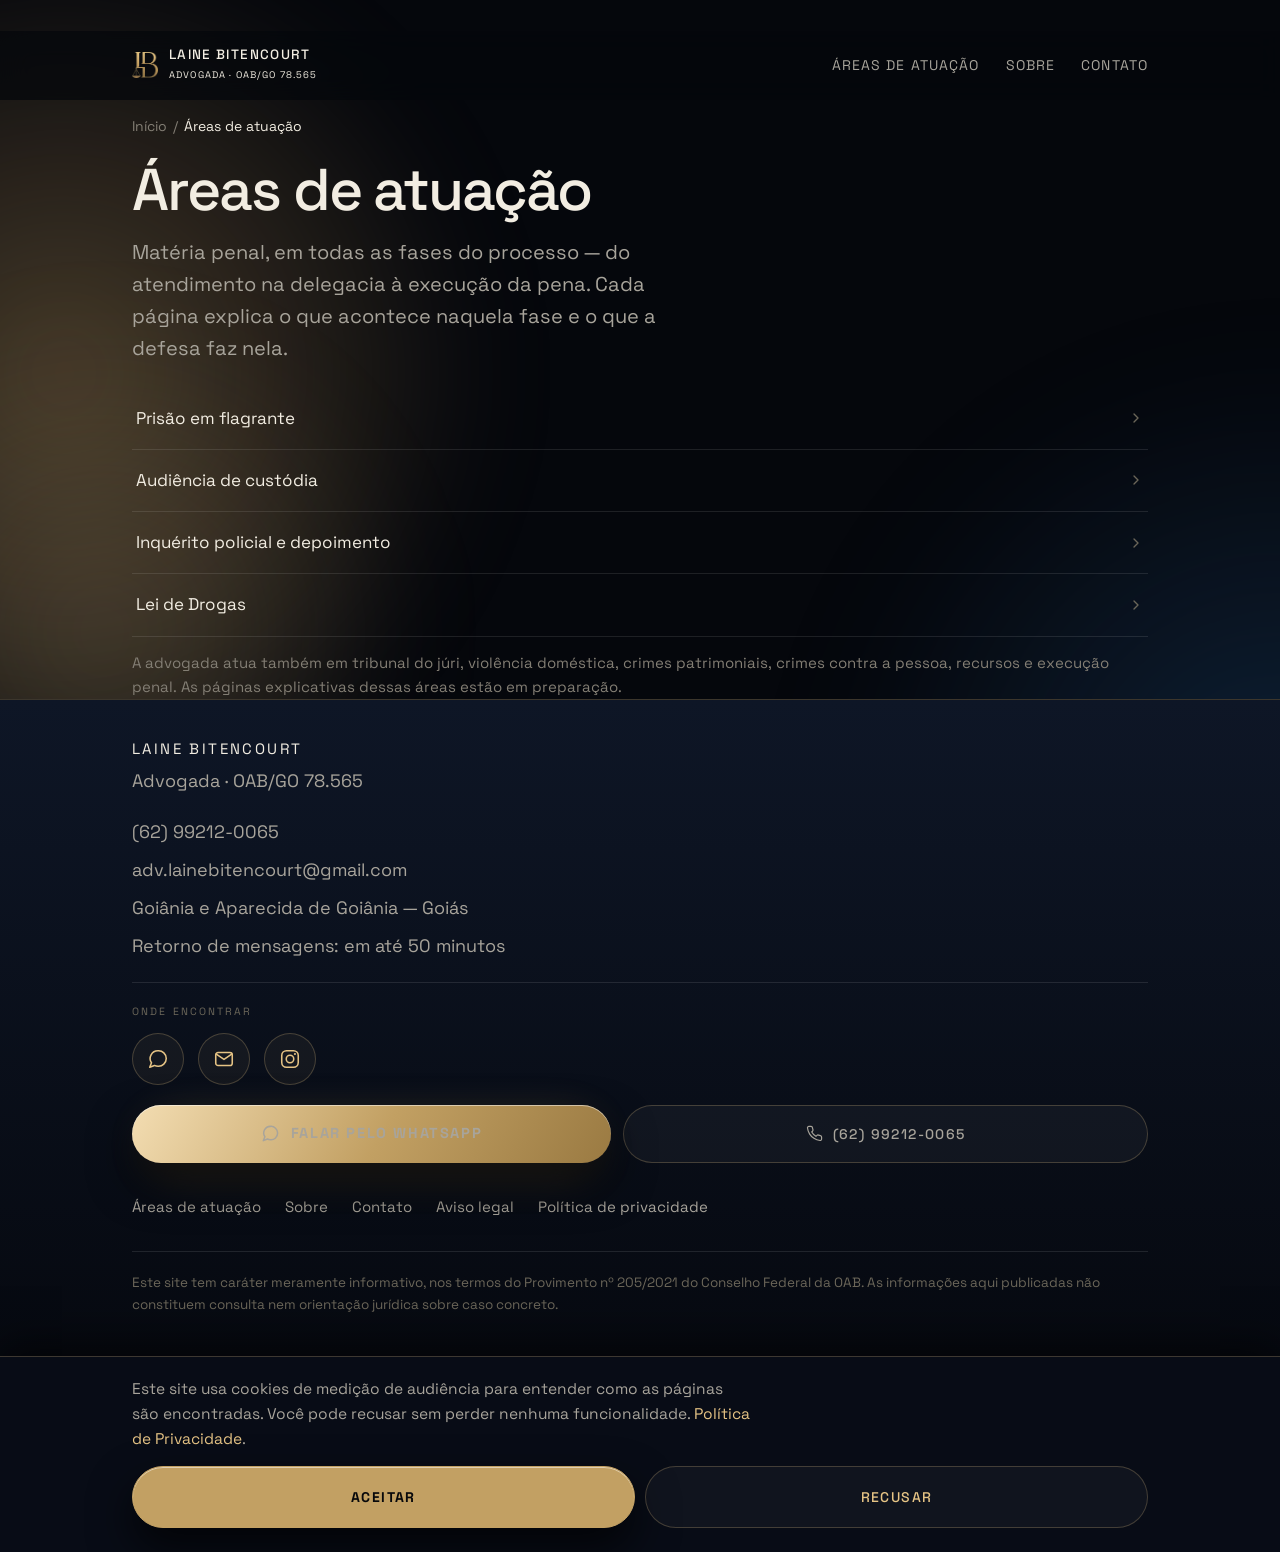
==== commit db714c7a: "Carimba o hash do conteudo nas URLs de CSS e JS O Rafael abriu o site em dois navegadores e viu dois" ====
--- a/atuacao/index.html
+++ b/atuacao/index.html
@@ -16,9 +16,9 @@
 <link rel="icon" href="/assets/img/favicon.svg" type="image/svg+xml">
 <link rel="preload" href="/assets/fonts/space-grotesk-500.woff2" as="font" type="font/woff2" crossorigin>
 <link rel="preload" href="/assets/fonts/space-grotesk-400.woff2" as="font" type="font/woff2" crossorigin>
-<link rel="stylesheet" href="/assets/css/site.css">
+<link rel="stylesheet" href="/assets/css/site.css?v=a4b1204e">
 <script>document.documentElement.classList.add('js');</script>
-<script src="/assets/js/consent.js"></script>
+<script src="/assets/js/consent.js?v=27c7df01"></script>
 </head>
 <body>
 <div class="field" aria-hidden="true"><span class="a1"></span><span class="a2"></span><span class="a3"></span></div>
@@ -88,6 +88,6 @@
   <a class="w" href="https://wa.me/5562992120065?text=Ol%C3%A1%2C%20preciso%20de%20um%20atendimento" data-contato="whatsapp" data-local="barra_fixa_mobile">WhatsApp</a>
   <a class="t" href="tel:+5562992120065" data-contato="telefone" data-local="barra_fixa_mobile">Ligar</a>
 </nav>
-<script src="/assets/js/site.js" defer></script>
+<script src="/assets/js/site.js?v=827b1d4a" defer></script>
 </body>
 </html>
--- a/assets/css/site.css
+++ b/assets/css/site.css
@@ -96,10 +96,23 @@
    Onde o navegador suporta animação ligada ao scroll, ela roda no
    compositor e não custa JS. Onde não, o site.js usa IntersectionObserver.
 ------------------------------------------------------------------------ */
-[data-reveal]{opacity:0;transform:translate3d(0,34px,0);}
-.js [data-reveal]{transition:opacity var(--t3) var(--e),transform var(--t3) var(--e);transition-delay:var(--d,0ms);}
-[data-reveal].in{opacity:1;transform:none;}
-html:not(.js) [data-reveal]{opacity:1;transform:none;}
+/* INVERSAO DELIBERADA — ler antes de mexer.
+   O conteudo NUNCA nasce escondido. Antes, [data-reveal] comecava em
+   opacity:0 e dependia do JS para aparecer: qualquer falha — erro de script,
+   restauracao de rolagem, observer que nao dispara — deixava texto invisivel
+   numa pagina que alguem em crise esta tentando ler.
+   Agora o JS marca .pend APENAS nos elementos que estao abaixo da dobra no
+   momento em que ele roda. O que ja esta visivel nunca e escondido, e se o
+   JS nao rodar nada some. Animacao e um bonus; o texto e o produto.
+
+   O .armado no <html> corrige um defeito observado. A transicao valia
+   tambem na ENTRADA do estado: ao marcar .pend, texto que ja estava na tela
+   desaparecia suavemente diante do leitor (no reload com rolagem restaurada
+   o h2 caiu de 1 a 0 em ~400ms). Esconder tem de ser instantaneo. Entao o
+   site.js so arma a transicao DEPOIS de esconder e de reconferir a dobra:
+   antes disso nada anima, nem para esconder nem para corrigir. */
+.js [data-reveal].pend{opacity:0;transform:translate3d(0,34px,0);}
+.js.armado [data-reveal]{transition:opacity var(--t3) var(--e),transform var(--t3) var(--e);transition-delay:var(--d,0ms);}
 
 @supports (animation-timeline:view()){
   /* profundidades diferentes: o que está "mais longe" se move menos */
@@ -115,7 +128,7 @@
 @media (prefers-reduced-motion:reduce){
   html{scroll-behavior:auto;}
   *,*::before,*::after{animation:none!important;transition:none!important;}
-  [data-reveal]{opacity:1!important;transform:none!important;}
+  [data-reveal],[data-reveal].pend{opacity:1!important;transform:none!important;}
 }
 
 /* ---------- Fusão entre seções — a "transição proposta" ---------------- */
@@ -129,7 +142,7 @@
 .hd{position:sticky;top:0;z-index:50;background:rgba(5,7,12,.72);border-bottom:1px solid transparent;transition:background var(--t2),border-color var(--t2);}
 .hd.stuck{background:rgba(5,7,12,.94);border-bottom-color:var(--hair);}
 @supports (backdrop-filter:blur(1px)){.hd{backdrop-filter:blur(14px) saturate(1.3);}}
-.hd__in{display:flex;align-items:center;gap:12px;padding-block:12px;width:100%;}
+.hd__in{display:flex;flex-wrap:wrap;align-items:center;gap:12px;padding-block:12px;width:100%;}
 .brand{display:flex;align-items:center;gap:10px;color:var(--tx);flex:0 1 auto;min-width:0;}
 .brand img{width:26px;}
 .brand__n{font-size:13.5px;letter-spacing:.1em;white-space:nowrap;text-transform:uppercase;font-weight:500;line-height:1.2;}
@@ -139,7 +152,11 @@
 .navbtn[aria-expanded="true"] span:nth-child(1){transform:translateY(6.5px) rotate(45deg);}
 .navbtn[aria-expanded="true"] span:nth-child(2){opacity:0;}
 .navbtn[aria-expanded="true"] span:nth-child(3){transform:translateY(-6.5px) rotate(-45deg);}
-.nav{overflow:hidden;max-height:0;transition:max-height var(--t2) var(--e-io);}
+/* O menu ocupa a linha inteira ABAIXO da marca e do botao. Enquanto ele era
+   um terceiro item na mesma linha flex, consumia 128px e nao sobrava espaco
+   livre — entao o margin-left:auto do botao resolvia para 0 e o hamburguer
+   ficava colado no texto, a meio caminho do centro. */
+.nav{flex:1 0 100%;overflow:hidden;max-height:0;transition:max-height var(--t2) var(--e-io);}
 .nav[data-open="true"]{max-height:60vh;}
 .nav a{display:flex;align-items:center;min-height:var(--tap);font-size:18px;color:var(--tx);border-bottom:1px solid var(--hair);}
 .nav a:last-child{border-bottom:0;}
@@ -147,25 +164,39 @@
 /* ---------- Herói -------------------------------------------------------- */
 .hero{position:relative;overflow:hidden;padding-block:clamp(40px,11vw,64px) clamp(52px,14vw,80px);}
 .hero>*:not(.hero__img){position:relative;z-index:1;}
+/* Texto sobre foto nunca depende so da cor: a parte iluminada do rosto passa
+   por baixo da linha de apoio. O tom sobe um nivel e tudo ganha sombra. */
+.hero .small{color:var(--tx-2);text-shadow:0 1px 12px rgba(5,7,12,.92);}
+.hero h1,.hero .lede,.hero .chip{text-shadow:0 1px 16px rgba(5,7,12,.78);}
 
 /* Retrato dissolvido no campo. Dá um rosto ao herói sem virar "foto de
    escritório": o recorte é fechado, e duas camadas de gradiente apagam a
    imagem exatamente onde o texto passa. No telefone ela ocupa a metade
    direita; o texto nunca cruza a parte legível dela. */
-.hero__img{position:absolute;z-index:0;top:0;bottom:0;right:-14%;width:86%;pointer-events:none;}
+.hero__img{position:absolute;z-index:0;top:0;right:-10%;width:84%;height:74%;pointer-events:none;}
 .hero__img img,.hero__img picture{width:100%;height:100%;display:block;}
-.hero__img img{object-fit:cover;object-position:52% 16%;filter:grayscale(.2) contrast(1.06) brightness(.66) saturate(.9);}
+.hero__img img{object-fit:cover;object-position:52% 16%;filter:grayscale(.12) contrast(1.04) brightness(.9) saturate(.95);}
 .hero__img::after{
   content:"";position:absolute;inset:0;
   background:
-    linear-gradient(90deg,var(--z0) 4%,rgba(5,7,12,.92) 30%,rgba(5,7,12,.55) 62%,rgba(5,7,12,.42) 100%),
-    linear-gradient(180deg,rgba(5,7,12,.62) 0%,rgba(5,7,12,.12) 34%,rgba(5,7,12,.82) 88%,var(--z0) 100%);
+    linear-gradient(96deg,var(--z0) 2%,rgba(5,7,12,.9) 26%,rgba(5,7,12,.4) 56%,rgba(5,7,12,.1) 100%),
+    linear-gradient(180deg,rgba(5,7,12,.55) 0%,rgba(5,7,12,0) 26%,rgba(5,7,12,.55) 72%,var(--z0) 97%);
 }
 @media (min-width:768px){
-  .hero__img{right:-4%;width:56%;}
+  /* Sai do max-width do .wrap e encosta na borda da janela; o ponto focal
+     vai para 78% da largura, para o rosto cair a DIREITA do cartao de
+     urgencia em vez de atras dele. */
+  /* O cartao de urgencia e o retrato disputavam a mesma metade direita: o
+     cartao caia em cima do rosto. No desktop o cartao desce para baixo do
+     texto, na coluna da esquerda, e a direita fica inteira para o retrato. */
+  .hero{align-items:start;}
+  .hero>.stack{grid-column:1;grid-row:1;}
+  .hero>.alert{grid-column:1;grid-row:2;margin-top:28px;max-width:520px;}
+  .hero__img{right:calc(50% - 50vw);width:44vw;height:100%;}
+  .hero__img img{object-position:60% 16%;}
   .hero__img::after{background:
-    linear-gradient(90deg,var(--z0) 0%,rgba(5,7,12,.9) 26%,rgba(5,7,12,.28) 66%,rgba(5,7,12,.3) 100%),
-    linear-gradient(180deg,rgba(5,7,12,.4) 0%,transparent 30%,rgba(5,7,12,.72) 92%,var(--z0) 100%);}
+    linear-gradient(92deg,var(--z0) 0%,rgba(5,7,12,.8) 16%,rgba(5,7,12,.1) 46%,rgba(5,7,12,0) 78%,rgba(5,7,12,.5) 100%),
+    linear-gradient(180deg,rgba(5,7,12,.34) 0%,rgba(5,7,12,0) 26%,rgba(5,7,12,.34) 82%,var(--z0) 100%);}
 }
 .chip{display:inline-flex;align-items:center;gap:9px;align-self:flex-start;padding:8px 15px 8px 12px;border-radius:30px;border:1px solid var(--hair-gold);background:rgba(230,196,133,.06);}
 .chip__d{width:6px;height:6px;border-radius:50%;background:var(--gold-lt);box-shadow:0 0 10px var(--gold-lt);flex-shrink:0;}
@@ -232,7 +263,10 @@
 .tl__k{font-size:10.5px;letter-spacing:.2em;text-transform:uppercase;color:var(--tx-4);}
 
 /* ---------- Bloco de urgência ------------------------------------------- */
-.alert{position:relative;border-radius:var(--r);padding:24px 20px;background:linear-gradient(155deg,rgba(224,138,76,.12),rgba(224,138,76,.04));border:1px solid var(--urgent-line);box-shadow:0 20px 44px rgba(0,0,0,.45);}
+.alert{position:relative;border-radius:var(--r);padding:24px 20px;
+  background:linear-gradient(155deg,rgba(224,138,76,.13),rgba(224,138,76,.05)),rgba(9,12,20,.93);
+  border:1px solid var(--urgent-line);box-shadow:0 22px 50px rgba(0,0,0,.6);}
+@supports (backdrop-filter:blur(1px)){.alert{background:linear-gradient(155deg,rgba(224,138,76,.13),rgba(224,138,76,.05)),rgba(9,12,20,.8);backdrop-filter:blur(12px);}}
 .alert__k{display:inline-flex;align-items:center;gap:10px;font-size:10.5px;letter-spacing:.2em;text-transform:uppercase;color:var(--urgent);}
 .pulse{position:relative;display:inline-flex;}
 .pulse::before{content:"";position:absolute;inset:-5px;border-radius:50%;background:var(--urgent);opacity:.22;animation:pulse 2.8s var(--e-io) infinite;}
@@ -319,7 +353,7 @@
   .pane:hover{transform:translateY(-6px);border-color:var(--hair-gold);box-shadow:0 36px 68px rgba(0,0,0,.6),0 0 0 1px rgba(230,196,133,.22),var(--pane-hi);}
   .bar{display:none;}
   .navbtn{display:none;}
-  .nav{max-height:none;overflow:visible;}
+  .nav{flex:0 1 auto;margin-left:auto;max-height:none;overflow:visible;}
   .nav ul{display:flex;align-items:center;gap:26px;}
   .nav a{min-height:44px;border:0;font-size:14px;letter-spacing:.08em;text-transform:uppercase;color:var(--tx-2);}
   .nav a:hover{color:var(--gold-lt);}
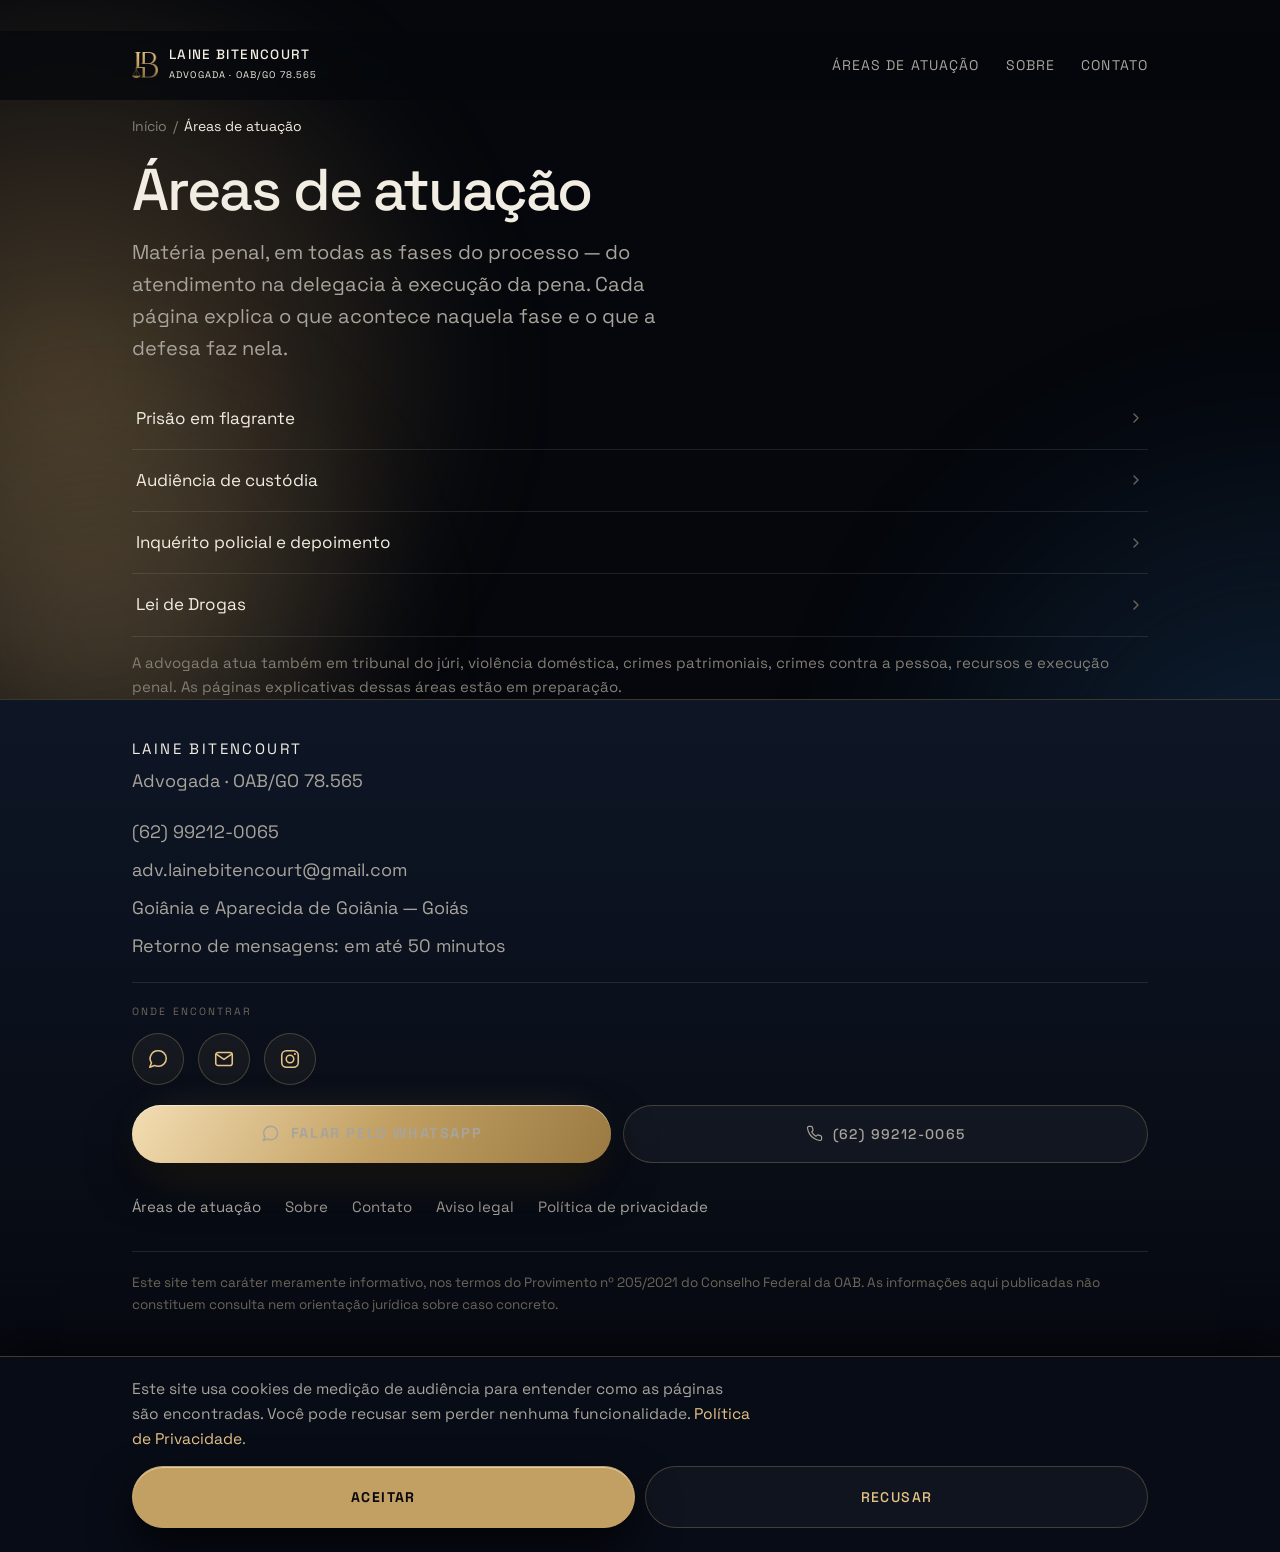
==== commit b3d17af9: "Revelacao 100% CSS: tira o JS do caminho do texto Quarta falha do mesmo sistema, cada uma por uma pr" ====
--- a/atuacao/index.html
+++ b/atuacao/index.html
@@ -16,7 +16,7 @@
 <link rel="icon" href="/assets/img/favicon.svg" type="image/svg+xml">
 <link rel="preload" href="/assets/fonts/space-grotesk-500.woff2" as="font" type="font/woff2" crossorigin>
 <link rel="preload" href="/assets/fonts/space-grotesk-400.woff2" as="font" type="font/woff2" crossorigin>
-<link rel="stylesheet" href="/assets/css/site.css?v=a4b1204e">
+<link rel="stylesheet" href="/assets/css/site.css?v=9a7152ef">
 <script>document.documentElement.classList.add('js');</script>
 <script src="/assets/js/consent.js?v=27c7df01"></script>
 </head>
@@ -88,6 +88,6 @@
   <a class="w" href="https://wa.me/5562992120065?text=Ol%C3%A1%2C%20preciso%20de%20um%20atendimento" data-contato="whatsapp" data-local="barra_fixa_mobile">WhatsApp</a>
   <a class="t" href="tel:+5562992120065" data-contato="telefone" data-local="barra_fixa_mobile">Ligar</a>
 </nav>
-<script src="/assets/js/site.js?v=827b1d4a" defer></script>
+<script src="/assets/js/site.js?v=a9dca290" defer></script>
 </body>
 </html>
--- a/assets/css/site.css
+++ b/assets/css/site.css
@@ -93,28 +93,53 @@
 body>*:not(.field){position:relative;z-index:1;}
 
 /* ---------- Movimento ---------------------------------------------------
-   Onde o navegador suporta animação ligada ao scroll, ela roda no
-   compositor e não custa JS. Onde não, o site.js usa IntersectionObserver.
------------------------------------------------------------------------- */
-/* INVERSAO DELIBERADA — ler antes de mexer.
-   O conteudo NUNCA nasce escondido. Antes, [data-reveal] comecava em
-   opacity:0 e dependia do JS para aparecer: qualquer falha — erro de script,
-   restauracao de rolagem, observer que nao dispara — deixava texto invisivel
-   numa pagina que alguem em crise esta tentando ler.
-   Agora o JS marca .pend APENAS nos elementos que estao abaixo da dobra no
-   momento em que ele roda. O que ja esta visivel nunca e escondido, e se o
-   JS nao rodar nada some. Animacao e um bonus; o texto e o produto.
-
-   O .armado no <html> corrige um defeito observado. A transicao valia
-   tambem na ENTRADA do estado: ao marcar .pend, texto que ja estava na tela
-   desaparecia suavemente diante do leitor (no reload com rolagem restaurada
-   o h2 caiu de 1 a 0 em ~400ms). Esconder tem de ser instantaneo. Entao o
-   site.js so arma a transicao DEPOIS de esconder e de reconferir a dobra:
-   antes disso nada anima, nem para esconder nem para corrigir. */
-.js [data-reveal].pend{opacity:0;transform:translate3d(0,34px,0);}
-.js.armado [data-reveal]{transition:opacity var(--t3) var(--e),transform var(--t3) var(--e);transition-delay:var(--d,0ms);}
+   SEM JAVASCRIPT. Ler isto antes de mexer.
+
+   O reveal ja falhou quatro vezes em producao, cada vez por um motivo
+   diferente, e sempre pelo mesmo padrao: era o JS que escondia o texto, e
+   entao qualquer primitiva do navegador que falhasse deixava texto invisivel
+   numa pagina que alguem em crise esta tentando ler. As quatro:
+
+     1. transicao valendo tambem na ENTRADA do estado escondido — o texto
+        desaparecia suavemente diante do leitor;
+     2. a dobra medida antes de o navegador restaurar a rolagem — escondia
+        justamente o que estava na tela;
+     3. IntersectionObserver que nao dispara (1 em 5 cargas no desktop);
+     4. performance.getEntriesByType('paint') vazio — a guarda "ja pintou?"
+        simplesmente nunca disparava.
+
+   A licao nao e "achar a primitiva certa". E que o texto nao pode depender
+   de primitiva nenhuma. Agora a animacao e 100% CSS: o conteudo nasce
+   visivel e NADA no site consegue esconde-lo. Onde o navegador suporta
+   animacao ligada a rolagem (Chrome, Edge), ela roda no compositor. Onde
+   nao suporta (Safari, Firefox hoje), o texto simplesmente aparece parado —
+   que e exatamente a troca certa.
+
+   REGRA: nunca introduzir opacity:0 fora de um bloco @supports
+   (animation-timeline:view()), e nunca deixar o JS mexer na visibilidade
+   de [data-reveal]. Animacao e enfeite; o texto e o produto.
+------------------------------------------------------------------------ */
+@keyframes revelar{
+  from{opacity:0;transform:translate3d(0,34px,0);}
+  to{opacity:1;transform:none;}
+}
 
 @supports (animation-timeline:view()){
+  @media (prefers-reduced-motion:no-preference){
+    /* `both` e o que garante o texto legivel: um elemento que ja passou da
+       sua faixa de entrada (tudo que esta acima da dobra no carregamento)
+       fica no estado FINAL, opaco. Nada nasce escondido. */
+    [data-reveal]{
+      animation:revelar linear both;
+      animation-timeline:view();
+      /* Termina cedo de proposito: qualquer elemento com metade a mostra ja
+         esta 100% opaco. Um trecho so espiando na borda de baixo pode estar
+         translucido — isso e a animacao acontecendo, e resolve com qualquer
+         rolagem. O que nao pode e texto legivel ficar apagado. */
+      animation-range:entry 0% entry 50%;
+    }
+  }
+
   /* profundidades diferentes: o que está "mais longe" se move menos */
   [data-depth]{opacity:1;}
   [data-depth="1"]{animation:dep1 linear both;animation-timeline:view();animation-range:cover 0% cover 100%;}
@@ -128,7 +153,7 @@
 @media (prefers-reduced-motion:reduce){
   html{scroll-behavior:auto;}
   *,*::before,*::after{animation:none!important;transition:none!important;}
-  [data-reveal],[data-reveal].pend{opacity:1!important;transform:none!important;}
+  [data-reveal]{opacity:1!important;transform:none!important;}
 }
 
 /* ---------- Fusão entre seções — a "transição proposta" ---------------- */
